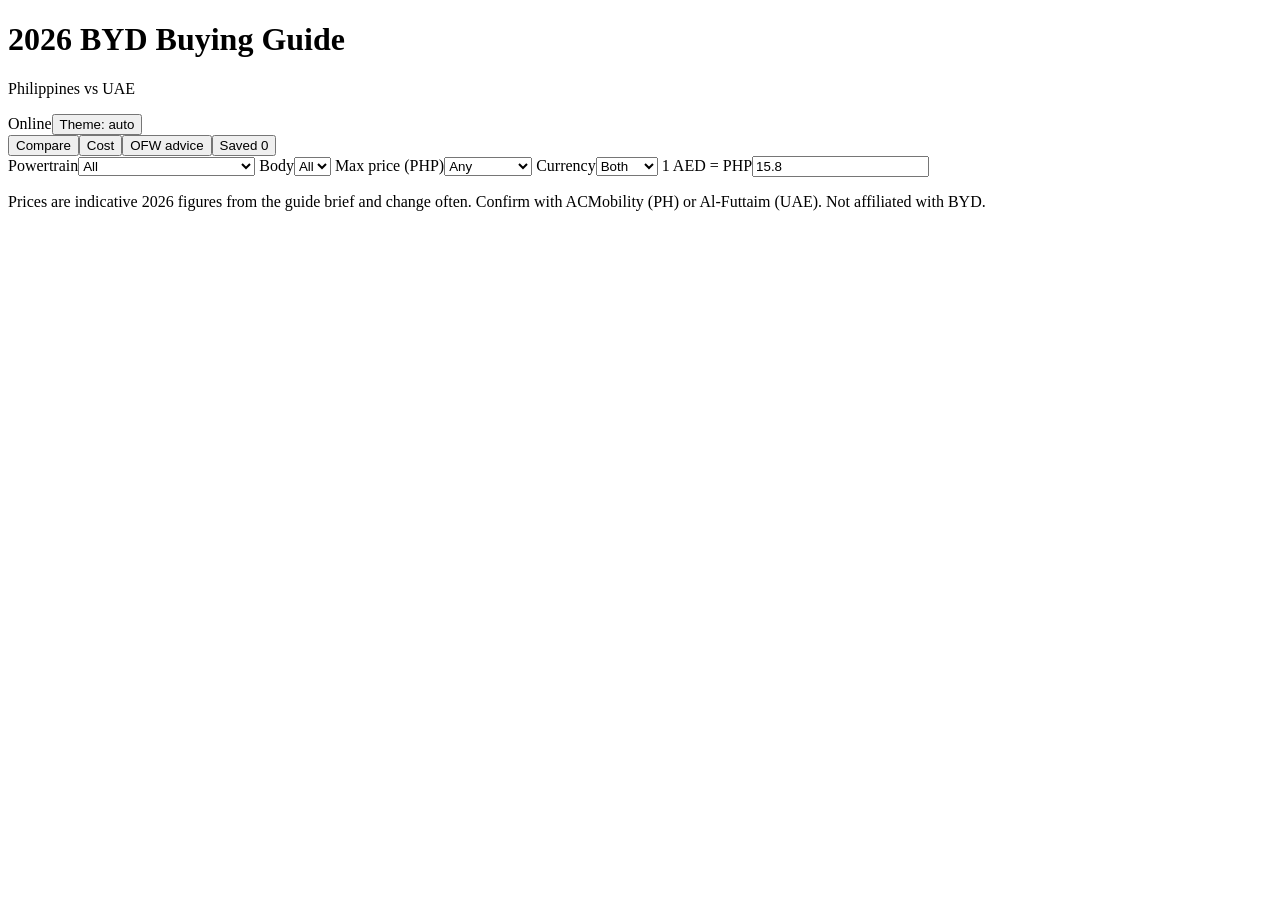
==== index.html @ 9974c233 "Add files via upload" ====
<!doctype html><html lang="en"><head><meta charset="utf-8">
<meta name="viewport" content="width=device-width,initial-scale=1,viewport-fit=cover">
<title>2026 BYD Buying Guide: Philippines vs UAE</title>
<meta name="description" content="Compare 2026 BYD prices, 5-year running costs and import rules for the Philippines and UAE.">
<link rel="canonical" href="https://esp046-cyber.github.io/bydcarbuyingguide/">
<meta property="og:type" content="website"><meta property="og:title" content="2026 BYD Buying Guide: Philippines vs UAE"><meta property="og:description" content="Prices, running costs and import rules side by side.">
<meta property="og:url" content="https://esp046-cyber.github.io/bydcarbuyingguide/"><meta property="og:image" content="https://esp046-cyber.github.io/bydcarbuyingguide/images/og-image.png">
<meta name="twitter:card" content="summary_large_image"><meta name="twitter:image" content="https://esp046-cyber.github.io/bydcarbuyingguide/images/og-image.png">
<meta name="theme-color" content="#0b1620"><link rel="manifest" href="./manifest.webmanifest">
<link rel="icon" href="./favicon.ico" sizes="any"><link rel="icon" type="image/svg+xml" href="./favicon.svg">
<link rel="icon" type="image/png" sizes="32x32" href="./icons/favicon-32x32.png"><link rel="icon" type="image/png" sizes="16x16" href="./icons/favicon-16x16.png">
<link rel="apple-touch-icon" href="./apple-touch-icon.png"><meta name="apple-mobile-web-app-capable" content="yes">
<meta name="apple-mobile-web-app-status-bar-style" content="black-translucent"><meta name="apple-mobile-web-app-title" content="BYD Guide 26">
<link rel="stylesheet" href="./css/styles.css"></head><body>
<header class="top"><div><h1>2026 BYD Buying Guide</h1><p class="sub">Philippines vs UAE</p></div>
<div class="tools"><span id="net" class="pill" role="status">Online</span><button id="theme" aria-label="Switch theme">Theme: auto</button><button id="install" hidden>Install app</button></div></header>
<nav class="nav" id="tabs" role="tablist" aria-label="Sections">
<button role="tab" data-t="compare" aria-selected="true">Compare</button><button role="tab" data-t="tco" aria-selected="false">Cost</button><button role="tab" data-t="ofw" aria-selected="false">OFW advice</button><button role="tab" data-t="saved" aria-selected="false">Saved <span id="cnt">0</span></button></nav>
<main>
<section id="compare" class="panel"><div class="filters">
<label>Powertrain<select id="fp"><option value="all">All</option><option value="EV">Pure EV</option><option value="PHEV">DM-i / DMO plug-in hybrid</option></select></label>
<label>Body<select id="fb"><option value="all">All</option></select></label>
<label>Max price (PHP)<select id="ft"><option value="0">Any</option><option value="1300000">Up to 1.3M</option><option value="2000000">Up to 2.0M</option><option value="99999999">Over 2.0M</option></select></label>
<label>Currency<select id="fc"><option value="PHP">PHP ₱</option><option value="AED">AED</option><option value="BOTH" selected>Both</option></select></label>
<label>1 AED = PHP<input id="rate" type="number" inputmode="decimal" value="15.8" step="0.1" min="1"></label></div>
<div id="list" class="grid" aria-live="polite"><div class="skel"></div><div class="skel"></div><div class="skel"></div></div></section>
<section id="tco" class="panel" hidden><h2>5-year running cost</h2><div class="filters">
<label>Model<select id="tm"></select></label><label>Km per year<input id="tk" type="number" inputmode="numeric" value="15000" min="1000" step="1000"></label>
<label>Years<input id="ty" type="number" inputmode="numeric" value="5" min="1" max="10"></label>
<label>Share of charging at home (%)<input id="th" type="number" inputmode="numeric" value="80" min="0" max="100"></label></div>
<div id="tout" class="grid" aria-live="polite"></div>
<p class="note">Rates used: PH home ₱13/kWh, PH fast charge ₱25/kWh, petrol ₱62/L. UAE home AED 0.30/kWh, public AED 0.95/kWh, petrol AED 2.99/L. Assumes 15 kWh/100 km for EVs and 5.5 L/100 km for plug-in hybrids. Excludes insurance, maintenance, registration and VAT/tax differences. Perks: PH EVs are exempt from number-coding and have had 0% excise tax; UAE adds 5% VAT, with Salik and green parking perks varying by emirate. Check current rules.</p></section>
<section id="ofw" class="panel" hidden><h2>Shipping a UAE-spec BYD to the Philippines</h2><article class="card"><p>Usually not worth it. Reasons:</p><ul>
<li><b>Customs:</b> Bureau of Customs duties plus VAT can erase any savings from a cheaper UAE price.</li>
<li><b>Warranty:</b> Local dealer warranty, including the Blade Battery cover, applies to cars sold by the Philippine distributor. A parallel import may lose it.</li>
<li><b>Charging and software:</b> Connector, telematics and app differences may apply to GCC-spec cars.</li>
<li><b>Climate tuning:</b> GCC cars are calibrated for desert heat, not Philippine humidity and flooding.</li>
<li><b>Parts and service:</b> The local network stocks parts for local-spec cars.</li></ul>
<p>Better option: compare local prices and ask for OFW or balikbayan promos. Confirm the rules with a licensed customs broker and the dealer.</p></article></section>
<section id="saved" class="panel" hidden><h2>Shortlist</h2><div id="slist" class="grid"></div><button id="share">Share summary</button></section>
</main>
<footer><p>Prices are indicative 2026 figures from the guide brief and change often. Confirm with ACMobility (PH) or Al-Futtaim (UAE). Not affiliated with BYD.</p></footer>
<div id="toast" class="toast" role="status" aria-live="polite" hidden></div>
<dialog id="ios"><p>To install on iPhone: tap the Share icon in Safari, then choose <b>Add to Home Screen</b>.</p><button id="iosx">Got it</button></dialog>
<script src="./js/app.js"></script></body></html>
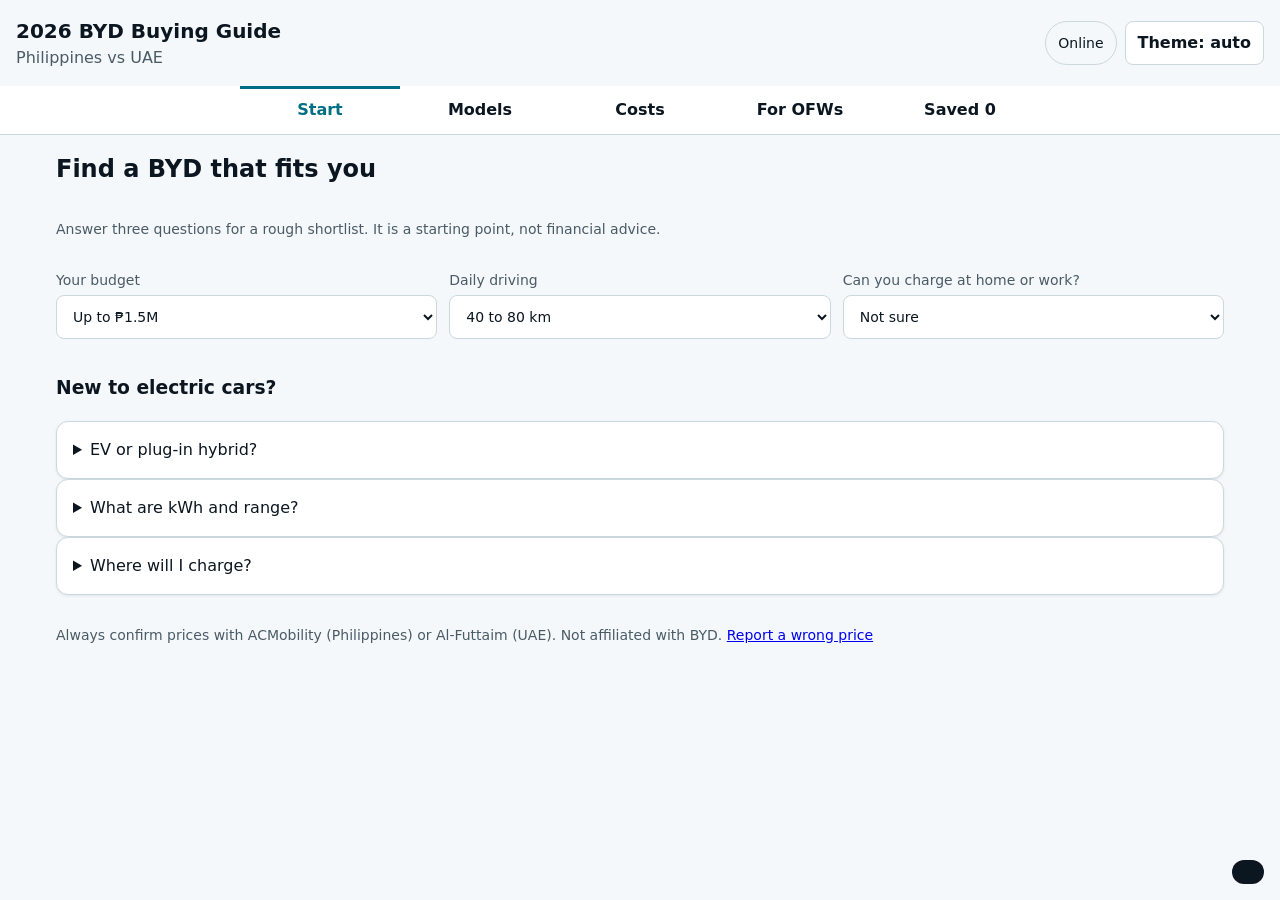
==== commit 77f26991: "Add files via upload" ====
--- a/index.html
+++ b/index.html
@@ -15,31 +15,50 @@
 <header class="top"><div><h1>2026 BYD Buying Guide</h1><p class="sub">Philippines vs UAE</p></div>
 <div class="tools"><span id="net" class="pill" role="status">Online</span><button id="theme" aria-label="Switch theme">Theme: auto</button><button id="install" hidden>Install app</button></div></header>
 <nav class="nav" id="tabs" role="tablist" aria-label="Sections">
-<button role="tab" data-t="compare" aria-selected="true">Compare</button><button role="tab" data-t="tco" aria-selected="false">Cost</button><button role="tab" data-t="ofw" aria-selected="false">OFW advice</button><button role="tab" data-t="saved" aria-selected="false">Saved <span id="cnt">0</span></button></nav>
+<button role="tab" id="t-start" aria-controls="start" data-t="start" aria-selected="true">Start</button><button role="tab" id="t-compare" aria-controls="compare" data-t="compare" aria-selected="false">Models</button><button role="tab" id="t-tco" aria-controls="tco" data-t="tco" aria-selected="false">Costs</button><button role="tab" id="t-ofw" aria-controls="ofw" data-t="ofw" aria-selected="false">For OFWs</button><button role="tab" id="t-saved" aria-controls="saved" data-t="saved" aria-selected="false">Saved <span id="cnt">0</span></button></nav>
 <main>
-<section id="compare" class="panel"><div class="filters">
+<section id="start" class="panel"><h2>Find a BYD that fits you</h2><p class="note">Answer three questions for a rough shortlist. It is a starting point, not financial advice.</p>
+<div class="filters"><label>Your budget<select id="sb"><option value="1000000">Up to ₱1M</option><option value="1500000" selected>Up to ₱1.5M</option><option value="2000000">Up to ₱2M</option><option value="3000000">Up to ₱3M</option><option value="99999999">Above ₱3M</option></select></label>
+<label>Daily driving<select id="sk"><option value="40">Under 40 km</option><option value="80" selected>40 to 80 km</option><option value="120">Over 80 km</option></select></label>
+<label>Can you charge at home or work?<select id="sc"><option value="yes">Yes</option><option value="unsure" selected>Not sure</option><option value="no">No</option></select></label></div>
+<div id="sres" class="grid" aria-live="polite"></div>
+<h3>New to electric cars?</h3>
+<details class="card"><summary>EV or plug-in hybrid?</summary><p>An <b>EV</b> runs only on a battery. You plug it in and never buy petrol. A <b>plug-in hybrid (PHEV)</b> has a battery and a petrol engine, so you can drive on electricity for short trips and use petrol on long ones. DM-i is BYD's plug-in hybrid system. DMO is the off-road version.</p></details>
+<details class="card"><summary>What are kWh and range?</summary><p>kWh is battery size, like a fuel tank. A bigger battery usually means more range. Range is how far the car goes on a full charge. Real-world range is usually lower than the brochure figure.</p></details>
+<details class="card"><summary>Where will I charge?</summary><p>A regular outlet charges slowly. A wall charger is faster. If you live in a condo or village, ask your association before you buy. Public fast chargers are useful for trips but cost more per kWh.</p></details></section>
+<section id="compare" class="panel" hidden><div class="filters">
 <label>Powertrain<select id="fp"><option value="all">All</option><option value="EV">Pure EV</option><option value="PHEV">DM-i / DMO plug-in hybrid</option></select></label>
 <label>Body<select id="fb"><option value="all">All</option></select></label>
-<label>Max price (PHP)<select id="ft"><option value="0">Any</option><option value="1300000">Up to 1.3M</option><option value="2000000">Up to 2.0M</option><option value="99999999">Over 2.0M</option></select></label>
+<label>Starting price (PHP)<select id="ft"><option value="0">Any</option><option value="1300000">Up to ₱1.3M</option><option value="2000000">Up to ₱2.0M</option><option value="99999999">Above ₱2.0M</option></select></label>
 <label>Currency<select id="fc"><option value="PHP">PHP ₱</option><option value="AED">AED</option><option value="BOTH" selected>Both</option></select></label>
 <label>1 AED = PHP<input id="rate" type="number" inputmode="decimal" value="15.8" step="0.1" min="1"></label></div>
-<div id="list" class="grid" aria-live="polite"><div class="skel"></div><div class="skel"></div><div class="skel"></div></div></section>
-<section id="tco" class="panel" hidden><h2>5-year running cost</h2><div class="filters">
+<div id="list" class="grid" aria-live="polite"><article class="card"><h3>BYD Seal 5 DM-i / Qin Plus DM-i</h3><span class="badge PHEV">Plug-in hybrid</span> <span class="sub">Sedan</span><div class="price">₱948,000 to ₱1,198,000<small>UAE: from AED 74,900 (reported)</small></div><p class="note">Source: BYD Cars Philippines price list, SRP as of 12 Nov 2026.</p></article>
+<article class="card"><h3>BYD Atto 2 DM-i</h3><span class="badge PHEV">Plug-in hybrid</span> <span class="sub">Crossover</span><div class="price">₱1,048,000 to ₱1,258,000<small>UAE price: ask dealer</small></div><p class="note">Source: BYD Cars Philippines price list, SRP as of 12 Nov 2026.</p></article>
+<article class="card"><h3>BYD Atto 2 EV</h3><span class="badge EV">Pure EV</span> <span class="sub">Crossover</span><div class="price">₱1,338,000<small>UAE price: ask dealer</small></div><p class="note">Source: BYD Cars Philippines price list, SRP as of 12 Nov 2026.</p></article>
+<article class="card"><h3>BYD Sealion 5 DM-i</h3><span class="badge PHEV">Plug-in hybrid</span> <span class="sub">SUV</span><div class="price">₱1,268,000<small>UAE: from AED 89,900 (reported)</small></div><p class="note">Source: BYD Cars Philippines price list, SRP as of 12 Nov 2026.</p></article>
+<article class="card"><h3>BYD Sealion 6 DM-i / Song Plus DM-i</h3><span class="badge PHEV">Plug-in hybrid</span> <span class="sub">SUV</span><div class="price">₱1,548,000 to ₱1,798,000<small>UAE: from AED 119,900 (reported)</small></div><p class="note">Source: BYD Cars Philippines price list, SRP as of 12 Nov 2026. Sources differ: One May 2026 report listed ₱1.598M.</p></article>
+<article class="card"><h3>BYD Atto 3</h3><span class="badge EV">Pure EV</span> <span class="sub">Crossover</span><div class="price">₱1,638,000 to ₱1,848,000<small>UAE: from AED 94,900 (reported)</small></div><p class="note">Source: BYD Cars Philippines price list, SRP as of 12 Nov 2026. Sources differ: Earlier listings showed ₱1.598M to ₱1.798M. UAE: Older UAE listings show AED 149,900; May 2026 lists from AED 94,900.</p></article>
+<article class="card"><h3>BYD Seal</h3><span class="badge EV">Pure EV</span> <span class="sub">Sedan</span><div class="price">₱2,098,000 to ₱2,648,000<small>UAE: from AED 149,900 (reported)</small></div><p class="note">Source: BYD Cars Philippines site and Zigwheels PH, Nov 2026. Sources differ: Earlier listings showed ₱1.998M to ₱2.548M.</p></article>
+<article class="card"><h3>BYD Shark 6 DMO</h3><span class="badge PHEV">Plug-in hybrid</span> <span class="sub">Pickup</span><div class="price">₱2,388,000 to ₱2,618,000<small>UAE: from AED 158,900 (reported)</small></div><p class="note">Source: BYD Cars Philippines price list, SRP as of 12 Nov 2026.</p></article>
+<article class="card"><h3>BYD Sealion 7</h3><span class="badge EV">Pure EV</span> <span class="sub">SUV</span><div class="price">₱2,588,000<small>UAE: from AED 158,900 (reported)</small></div><p class="note">Source: BYD Cars Philippines price list, SRP as of 12 Nov 2026. UAE: UAE listings show from AED 158,900 or AED 172,900.</p></article>
+<article class="card"><h3>BYD Seagull</h3><span class="badge EV">Pure EV</span> <span class="sub">Hatchback</span><div class="price">₱898,000<small>UAE price: ask dealer</small></div><p class="note">Source: Zigwheels PH, Apr 2026 (last reported).</p><p class="note"><b>Not on current list.</b> Not on the 12 Nov 2026 price list; may be sold out or discontinued. Ask a dealer.</p></article>
+<article class="card"><h3>BYD Dolphin</h3><span class="badge EV">Pure EV</span> <span class="sub">Hatchback</span><div class="price">₱1,398,000<small>UAE price: ask dealer</small></div><p class="note">Source: Zigwheels PH, Apr 2026 (last reported).</p><p class="note"><b>Not on current list.</b> Not on the 12 Nov 2026 price list; may be sold out or discontinued. Ask a dealer.</p></article>
+<article class="card"><h3>BYD eMAX 7</h3><span class="badge EV">Pure EV</span> <span class="sub">MPV</span><div class="price">₱1,498,000 to ₱1,748,000<small>UAE price: ask dealer</small></div><p class="note">Source: Zigwheels PH, Apr 2026 (last reported).</p><p class="note"><b>Not on current list.</b> Not on the 12 Nov 2026 price list; may be sold out or discontinued. Ask a dealer.</p></article>
+<article class="card"><h3>BYD Tang DM-i</h3><span class="badge PHEV">Plug-in hybrid</span> <span class="sub">7-seater SUV</span><div class="price">₱2,098,000 to ₱2,148,000<small>UAE price: ask dealer</small></div><p class="note">Source: Zigwheels PH, Apr 2026 (last reported).</p><p class="note"><b>Not on current list.</b> Not on the 12 Nov 2026 price list; may be sold out or discontinued. Ask a dealer.</p></article>
+<article class="card"><h3>BYD Tang EV</h3><span class="badge EV">Pure EV</span> <span class="sub">7-seater SUV</span><div class="price">₱3,321,000 to ₱3,421,000<small>UAE price: ask dealer</small></div><p class="note">Source: Zigwheels PH, Apr 2026 (last reported).</p><p class="note"><b>Not on current list.</b> Not on the 12 Nov 2026 price list; may be sold out or discontinued. Ask a dealer.</p></article></div></section>
+<section id="tco" class="panel" hidden><h2 id="th2">Energy cost over 5 years</h2><div class="filters">
 <label>Model<select id="tm"></select></label><label>Km per year<input id="tk" type="number" inputmode="numeric" value="15000" min="1000" step="1000"></label>
 <label>Years<input id="ty" type="number" inputmode="numeric" value="5" min="1" max="10"></label>
 <label>Share of charging at home (%)<input id="th" type="number" inputmode="numeric" value="80" min="0" max="100"></label></div>
 <div id="tout" class="grid" aria-live="polite"></div>
-<p class="note">Rates used: PH home ₱13/kWh, PH fast charge ₱25/kWh, petrol ₱62/L. UAE home AED 0.30/kWh, public AED 0.95/kWh, petrol AED 2.99/L. Assumes 15 kWh/100 km for EVs and 5.5 L/100 km for plug-in hybrids. Excludes insurance, maintenance, registration and VAT/tax differences. Perks: PH EVs are exempt from number-coding and have had 0% excise tax; UAE adds 5% VAT, with Salik and green parking perks varying by emirate. Check current rules.</p></section>
-<section id="ofw" class="panel" hidden><h2>Shipping a UAE-spec BYD to the Philippines</h2><article class="card"><p>Usually not worth it. Reasons:</p><ul>
-<li><b>Customs:</b> Bureau of Customs duties plus VAT can erase any savings from a cheaper UAE price.</li>
-<li><b>Warranty:</b> Local dealer warranty, including the Blade Battery cover, applies to cars sold by the Philippine distributor. A parallel import may lose it.</li>
-<li><b>Charging and software:</b> Connector, telematics and app differences may apply to GCC-spec cars.</li>
-<li><b>Climate tuning:</b> GCC cars are calibrated for desert heat, not Philippine humidity and flooding.</li>
-<li><b>Parts and service:</b> The local network stocks parts for local-spec cars.</li></ul>
-<p>Better option: compare local prices and ask for OFW or balikbayan promos. Confirm the rules with a licensed customs broker and the dealer.</p></article></section>
+<p class="note">Rates used: PH home ₱13/kWh, PH fast charge ₱25/kWh, petrol ₱62/L. UAE home AED 0.30/kWh, public AED 0.95/kWh, petrol AED 2.99/L. Assumes 15 kWh/100 km for EVs and 5.5 L/100 km for plug-in hybrids. Excludes insurance, maintenance, registration and VAT/tax differences. Tax and incentive rules for EVs and hybrids have been changing, so check current excise, registration and number-coding rules with the dealer or the LTO. Check current rules.</p>
+<h2>Monthly payment</h2><div class="filters"><label>Car price (PHP)<input id="pp" type="number" inputmode="numeric" value="1248000" min="0"></label><label>Down payment (%)<input id="pd" type="number" inputmode="decimal" value="20" min="0" max="90"></label><label>Loan term (years)<input id="pt" type="number" inputmode="numeric" value="5" min="1" max="7"></label><label>Interest per year (%)<input id="pr" type="number" inputmode="decimal" value="8" min="0" step="0.5"></label></div>
+<div id="pout" class="grid" aria-live="polite"></div><p class="note">The 8% rate is only an example. Enter the rate your bank or dealer quotes. Monthly payment = loan × r ÷ (1 − (1 + r)^−n), where r is the monthly rate and n is the number of months. Fees and insurance are not included.</p></section>
+<section id="ofw" class="panel" hidden><h2>Buying as an OFW</h2><article class="card"><h3>Buy here or ship it home?</h3><p>Shipping a UAE-spec BYD to the Philippines is usually not worth it. Customs duties and taxes can remove any saving. Warranty, parts and service are set up for locally sold cars. Charging connectors, software and heat-tuned settings can differ. Ask a licensed customs broker and the dealer for written figures before you decide.</p></article>
+<article class="card"><h3>Your checklist</h3><ul class="chk" id="chk"></ul></article></section>
 <section id="saved" class="panel" hidden><h2>Shortlist</h2><div id="slist" class="grid"></div><button id="share">Share summary</button></section>
 </main>
-<footer><p>Prices are indicative 2026 figures from the guide brief and change often. Confirm with ACMobility (PH) or Al-Futtaim (UAE). Not affiliated with BYD.</p></footer>
+<footer><p id="asof"></p><p>Always confirm prices with ACMobility (Philippines) or Al-Futtaim (UAE). Not affiliated with BYD. <a href="https://github.com/esp046-cyber/bydcarbuyingguide/issues">Report a wrong price</a></p><button id="iosh" hidden>How to install on iPhone</button></footer>
 <div id="toast" class="toast" role="status" aria-live="polite" hidden></div>
 <dialog id="ios"><p>To install on iPhone: tap the Share icon in Safari, then choose <b>Add to Home Screen</b>.</p><button id="iosx">Got it</button></dialog>
 <script src="./js/app.js"></script></body></html>
--- a/css/styles.css
+++ b/css/styles.css
@@ -0,0 +1,28 @@
+/* Tokens: 4/8px spacing scale */
+:root{--bg:#f4f8fa;--card:#fff;--tx:#0b1620;--mu:#4a5b66;--ac:#006f84;--acx:#fff;--ev:#0b7a5a;--ph:#8a5a00;--bd:#cbd8de;--r:12px;color-scheme:light}
+:root[data-theme=dark]{--bg:#0b1620;--card:#13232f;--tx:#e8f1f5;--mu:#a3b6c0;--ac:#35d3ee;--acx:#04202a;--ev:#4ae0b4;--ph:#ffc457;--bd:#26404f;color-scheme:dark}
+@media(prefers-color-scheme:dark){:root:not([data-theme=light]){--bg:#0b1620;--card:#13232f;--tx:#e8f1f5;--mu:#a3b6c0;--ac:#35d3ee;--acx:#04202a;--ev:#4ae0b4;--ph:#ffc457;--bd:#26404f;color-scheme:dark}}
+*{box-sizing:border-box}html{overflow-x:hidden}
+body{margin:0;background:var(--bg);color:var(--tx);font:16px/1.5 system-ui,-apple-system,"Segoe UI",sans-serif;padding:env(safe-area-inset-top) env(safe-area-inset-right) calc(72px + env(safe-area-inset-bottom)) env(safe-area-inset-left);overflow-x:hidden}
+h1{font-size:1.25rem;margin:0}h2{margin:16px 0}.sub{margin:0;color:var(--mu)}
+.top{display:flex;flex-wrap:wrap;gap:8px;justify-content:space-between;align-items:center;padding:16px}
+.tools{display:flex;gap:8px;align-items:center;flex-wrap:wrap}
+button,select,input{font:inherit;min-height:44px;border-radius:8px;border:1px solid var(--bd);background:var(--card);color:var(--tx);padding:8px 12px;max-width:100%}
+button{cursor:pointer;font-weight:600}#install,#share,.fav.on,#iosx{background:var(--ac);color:var(--acx);border-color:var(--ac)}
+:focus-visible{outline:3px solid var(--ac);outline-offset:2px}
+.pill{padding:8px 12px;border-radius:99px;border:1px solid var(--bd);font-size:.875rem;min-height:44px;display:inline-flex;align-items:center}.pill.off{background:var(--ph);color:#000}
+.nav{position:fixed;bottom:0;left:0;right:0;display:flex;background:var(--card);border-top:1px solid var(--bd);padding:0 env(safe-area-inset-right) env(safe-area-inset-bottom) env(safe-area-inset-left);z-index:5}
+.nav button{flex:1;border:0;border-radius:0;background:none;min-height:56px}.nav [aria-selected=true]{color:var(--ac);box-shadow:inset 0 3px var(--ac)}
+main{padding:0 16px;max-width:1200px;margin:auto}.filters{display:grid;grid-template-columns:repeat(auto-fit,minmax(150px,1fr));gap:12px;margin-bottom:16px}
+.filters label{display:grid;gap:4px;font-size:.875rem;color:var(--mu)}.grid{display:grid;gap:16px;grid-template-columns:repeat(auto-fill,minmax(min(100%,280px),1fr))}
+.card{background:var(--card);border:1px solid var(--bd);border-radius:var(--r);padding:16px;box-shadow:0 1px 3px rgba(0,0,0,.08)}.card h3{margin:0 0 4px}
+.badge{display:inline-block;padding:2px 8px;border-radius:99px;border:1px solid currentColor;font-size:.8rem;font-weight:700}.EV{color:var(--ev)}.PHEV{color:var(--ph)}
+.price{margin:8px 0;font-size:1.1rem;font-weight:700}.price small{display:block;font-weight:400;color:var(--mu)}
+.note,footer{color:var(--mu);font-size:.875rem;padding:16px 0}footer{max-width:1200px;margin:auto;padding:16px}
+.empty{padding:24px;text-align:center;color:var(--mu);grid-column:1/-1}
+.skel{height:140px;border-radius:var(--r);background:linear-gradient(90deg,var(--card),var(--bd),var(--card));background-size:200% 100%;animation:sh 1.2s infinite}@keyframes sh{to{background-position:-200% 0}}
+.toast{position:fixed;left:16px;right:16px;bottom:calc(72px + env(safe-area-inset-bottom));background:var(--tx);color:var(--bg);padding:12px 16px;border-radius:var(--r);z-index:9;display:flex;gap:12px;align-items:center;justify-content:space-between}
+dialog{border:1px solid var(--bd);border-radius:var(--r);background:var(--card);color:var(--tx);max-width:90vw}
+@media(min-width:768px){body{padding-bottom:0;padding-top:env(safe-area-inset-top)}.nav{position:sticky;top:0;bottom:auto;border:0;border-bottom:1px solid var(--bd);justify-content:center}.nav button{flex:0 1 160px;min-height:48px}.toast{bottom:16px;left:auto;max-width:420px}}
+@media(prefers-reduced-motion:reduce){*{animation:none!important;transition:none!important}}
+@media print{.nav,.tools,.filters,.fav,.toast,#share{display:none!important}.card{break-inside:avoid;box-shadow:none}body{background:#fff;color:#000}.panel[hidden]{display:none}}
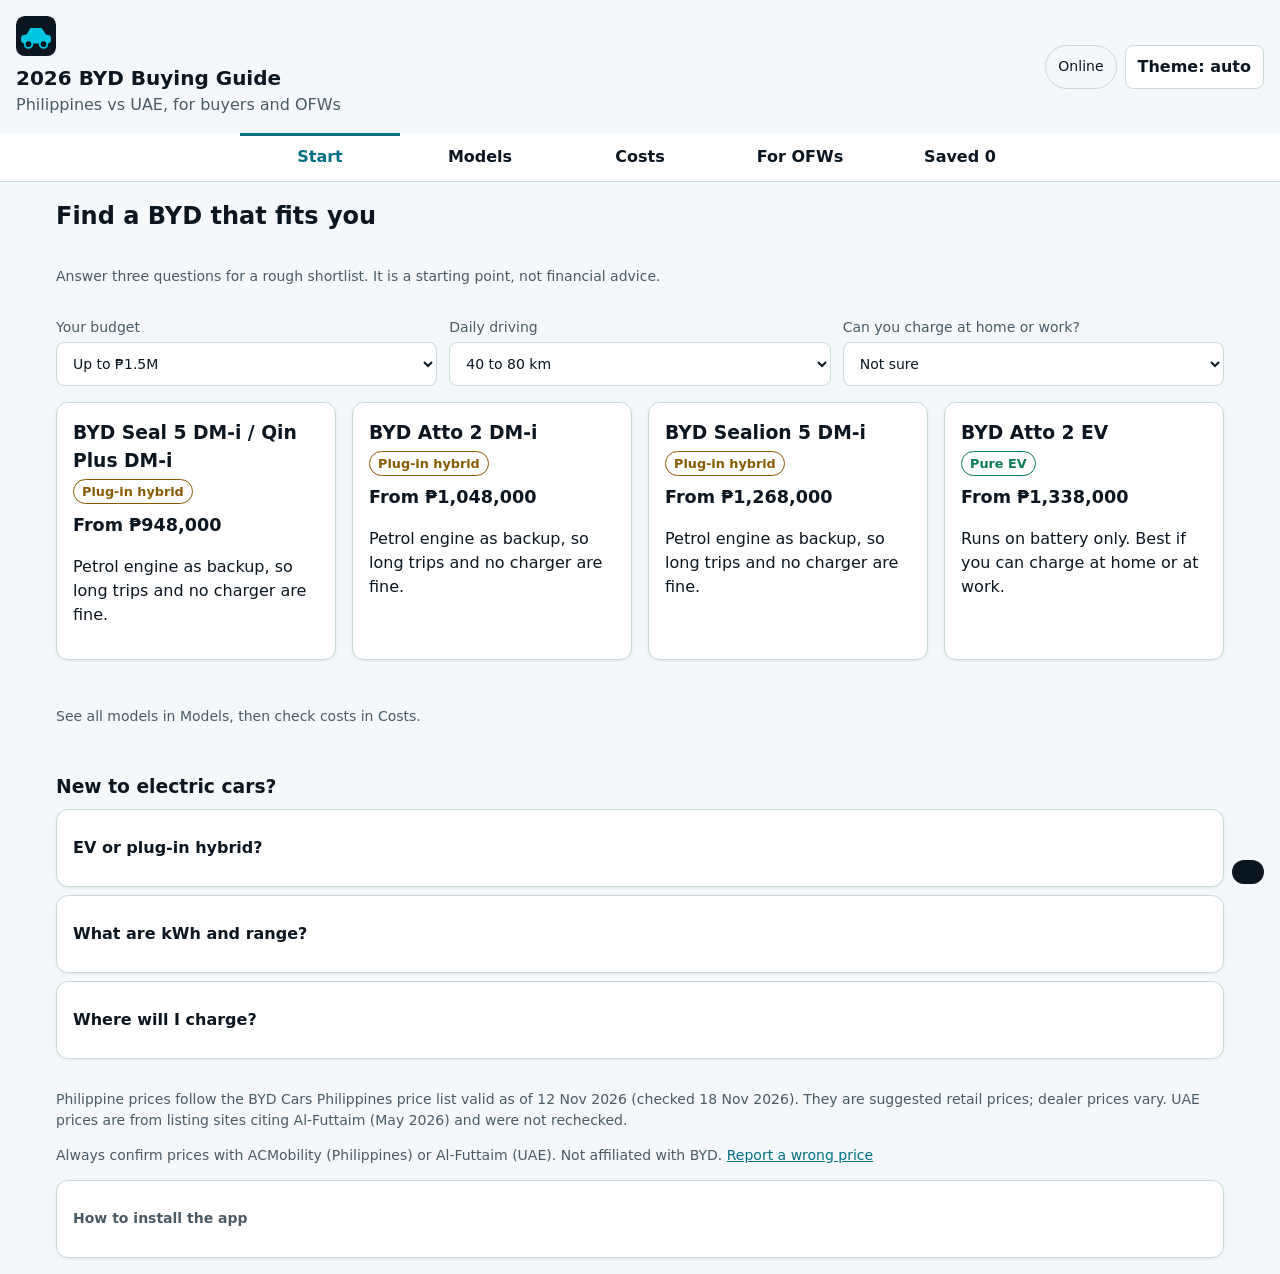
==== commit 4ed24cb3: "Add files via upload" ====
--- a/index.html
+++ b/index.html
@@ -12,7 +12,7 @@
 <link rel="apple-touch-icon" href="./apple-touch-icon.png"><meta name="apple-mobile-web-app-capable" content="yes">
 <meta name="apple-mobile-web-app-status-bar-style" content="black-translucent"><meta name="apple-mobile-web-app-title" content="BYD Guide 26">
 <link rel="stylesheet" href="./css/styles.css"></head><body>
-<header class="top"><div><h1>2026 BYD Buying Guide</h1><p class="sub">Philippines vs UAE</p></div>
+<header class="top"><div class="brand"><img src="./favicon.svg" alt="" width="40" height="40"><div><h1>2026 BYD Buying Guide</h1><p class="sub">Philippines vs UAE, for buyers and OFWs</p></div></div>
 <div class="tools"><span id="net" class="pill" role="status">Online</span><button id="theme" aria-label="Switch theme">Theme: auto</button><button id="install" hidden>Install app</button></div></header>
 <nav class="nav" id="tabs" role="tablist" aria-label="Sections">
 <button role="tab" id="t-start" aria-controls="start" data-t="start" aria-selected="true">Start</button><button role="tab" id="t-compare" aria-controls="compare" data-t="compare" aria-selected="false">Models</button><button role="tab" id="t-tco" aria-controls="tco" data-t="tco" aria-selected="false">Costs</button><button role="tab" id="t-ofw" aria-controls="ofw" data-t="ofw" aria-selected="false">For OFWs</button><button role="tab" id="t-saved" aria-controls="saved" data-t="saved" aria-selected="false">Saved <span id="cnt">0</span></button></nav>
@@ -31,34 +31,48 @@
 <label>Body<select id="fb"><option value="all">All</option></select></label>
 <label>Starting price (PHP)<select id="ft"><option value="0">Any</option><option value="1300000">Up to ₱1.3M</option><option value="2000000">Up to ₱2.0M</option><option value="99999999">Above ₱2.0M</option></select></label>
 <label>Currency<select id="fc"><option value="PHP">PHP ₱</option><option value="AED">AED</option><option value="BOTH" selected>Both</option></select></label>
-<label>1 AED = PHP<input id="rate" type="number" inputmode="decimal" value="15.8" step="0.1" min="1"></label></div>
-<div id="list" class="grid" aria-live="polite"><article class="card"><h3>BYD Seal 5 DM-i / Qin Plus DM-i</h3><span class="badge PHEV">Plug-in hybrid</span> <span class="sub">Sedan</span><div class="price">₱948,000 to ₱1,198,000<small>UAE: from AED 74,900 (reported)</small></div><p class="note">Source: BYD Cars Philippines price list, SRP as of 12 Nov 2026.</p></article>
-<article class="card"><h3>BYD Atto 2 DM-i</h3><span class="badge PHEV">Plug-in hybrid</span> <span class="sub">Crossover</span><div class="price">₱1,048,000 to ₱1,258,000<small>UAE price: ask dealer</small></div><p class="note">Source: BYD Cars Philippines price list, SRP as of 12 Nov 2026.</p></article>
-<article class="card"><h3>BYD Atto 2 EV</h3><span class="badge EV">Pure EV</span> <span class="sub">Crossover</span><div class="price">₱1,338,000<small>UAE price: ask dealer</small></div><p class="note">Source: BYD Cars Philippines price list, SRP as of 12 Nov 2026.</p></article>
-<article class="card"><h3>BYD Sealion 5 DM-i</h3><span class="badge PHEV">Plug-in hybrid</span> <span class="sub">SUV</span><div class="price">₱1,268,000<small>UAE: from AED 89,900 (reported)</small></div><p class="note">Source: BYD Cars Philippines price list, SRP as of 12 Nov 2026.</p></article>
-<article class="card"><h3>BYD Sealion 6 DM-i / Song Plus DM-i</h3><span class="badge PHEV">Plug-in hybrid</span> <span class="sub">SUV</span><div class="price">₱1,548,000 to ₱1,798,000<small>UAE: from AED 119,900 (reported)</small></div><p class="note">Source: BYD Cars Philippines price list, SRP as of 12 Nov 2026. Sources differ: One May 2026 report listed ₱1.598M.</p></article>
+<label>1 AED = PHP<input id="rate" type="number" inputmode="decimal" value="15.8" step="0.1" min="1"></label><label>Rate checked on<input id="rd" type="date"></label></div>
+<div id="list" class="grid" aria-live="polite"><article class="card"><h3>BYD Seal 5 DM-i / Qin Plus DM-i</h3><span class="badge PHEV">Plug-in hybrid</span> <span class="sub">Sedan</span><div class="price">₱948,000 to ₱1,198,000<small>UAE: from AED 74,900 (reported)</small></div><p class="note">Source: BYD Cars Philippines price list, SRP as of 12 Nov 2026.</p><p class="note"><b>Specs (press reports, not a spec sheet):</b> Essential: 7.42 kWh battery, up to 55 km electric range. Dynamic: 18.3 kWh, up to 115 km (Manila Bulletin, Jul 2026). Warranty: 6 years or 160,000 km vehicle, 8 years or 160,000 km Blade Battery, 8 years drive unit (CleanTechnica, Aug 2026).</p></article>
+<article class="card"><h3>BYD Atto 2 DM-i</h3><span class="badge PHEV">Plug-in hybrid</span> <span class="sub">Crossover</span><div class="price">₱1,048,000 to ₱1,258,000<small>UAE price: ask dealer</small></div><p class="note">Source: BYD Cars Philippines price list, SRP as of 12 Nov 2026.</p><p class="note"><b>Specs (press reports, not a spec sheet):</b> 7.9 kWh battery, 162 hp, 300 Nm (Zigwheels PH, 2026). Warranty: 6 years or 160,000 km vehicle, 8 years or 160,000 km Blade Battery, 8 years drive unit (CleanTechnica, Aug 2026).</p></article>
+<article class="card"><h3>BYD Atto 2 EV</h3><span class="badge EV">Pure EV</span> <span class="sub">Crossover</span><div class="price">₱1,338,000<small>UAE price: ask dealer</small></div><p class="note">Source: BYD Cars Philippines price list, SRP as of 12 Nov 2026.</p><p class="note"><b>Specs (press reports, not a spec sheet):</b> Premium: 45.12 kWh battery, up to 380 km range (Autoindustriya, 2026). DC charging 10 to 100% in about 40 minutes (Zigwheels PH). Warranty: 6 years or 160,000 km vehicle, 8 years or 160,000 km Blade Battery, 8 years drive unit (CleanTechnica, Aug 2026).</p></article>
+<article class="card"><h3>BYD Sealion 5 DM-i</h3><span class="badge PHEV">Plug-in hybrid</span> <span class="sub">SUV</span><div class="price">₱1,268,000<small>UAE: from AED 89,900 (reported)</small></div><p class="note">Source: BYD Cars Philippines price list, SRP as of 12 Nov 2026.</p><p class="note"><b>Specs (press reports, not a spec sheet):</b> 12.96 kWh Blade Battery, 71 km electric range (NEDC), 197 hp, 300 Nm (Unbox.ph; BYD PH page).</p></article>
+<article class="card"><h3>BYD Sealion 6 DM-i / Song Plus DM-i</h3><span class="badge PHEV">Plug-in hybrid</span> <span class="sub">SUV</span><div class="price">₱1,548,000 to ₱1,798,000<small>UAE: from AED 119,900 (reported)</small></div><p class="note">Source: BYD Cars Philippines price list, SRP as of 12 Nov 2026. Sources differ: One May 2026 report listed ₱1.598M.</p><p class="note"><b>Specs (press reports, not a spec sheet):</b> 18.3 kWh battery. Free 7 kW wall charger; about 2.6 to 3 hours for a full AC charge (CarGuide.ph; GadgetMatch).</p></article>
 <article class="card"><h3>BYD Atto 3</h3><span class="badge EV">Pure EV</span> <span class="sub">Crossover</span><div class="price">₱1,638,000 to ₱1,848,000<small>UAE: from AED 94,900 (reported)</small></div><p class="note">Source: BYD Cars Philippines price list, SRP as of 12 Nov 2026. Sources differ: Earlier listings showed ₱1.598M to ₱1.798M. UAE: Older UAE listings show AED 149,900; May 2026 lists from AED 94,900.</p></article>
 <article class="card"><h3>BYD Seal</h3><span class="badge EV">Pure EV</span> <span class="sub">Sedan</span><div class="price">₱2,098,000 to ₱2,648,000<small>UAE: from AED 149,900 (reported)</small></div><p class="note">Source: BYD Cars Philippines site and Zigwheels PH, Nov 2026. Sources differ: Earlier listings showed ₱1.998M to ₱2.548M.</p></article>
 <article class="card"><h3>BYD Shark 6 DMO</h3><span class="badge PHEV">Plug-in hybrid</span> <span class="sub">Pickup</span><div class="price">₱2,388,000 to ₱2,618,000<small>UAE: from AED 158,900 (reported)</small></div><p class="note">Source: BYD Cars Philippines price list, SRP as of 12 Nov 2026.</p></article>
-<article class="card"><h3>BYD Sealion 7</h3><span class="badge EV">Pure EV</span> <span class="sub">SUV</span><div class="price">₱2,588,000<small>UAE: from AED 158,900 (reported)</small></div><p class="note">Source: BYD Cars Philippines price list, SRP as of 12 Nov 2026. UAE: UAE listings show from AED 158,900 or AED 172,900.</p></article>
+<article class="card"><h3>BYD Sealion 7</h3><span class="badge EV">Pure EV</span> <span class="sub">SUV</span><div class="price">₱2,588,000<small>UAE: from AED 158,900 (reported)</small></div><p class="note">Source: BYD Cars Philippines price list, SRP as of 12 Nov 2026. UAE: Listings show from AED 158,900 or AED 172,900.</p><p class="note"><b>Specs (press reports, not a spec sheet):</b> Up to 482 km range from an 82.6 kWh Blade Battery (Visor.ph, 2026).</p></article>
 <article class="card"><h3>BYD Seagull</h3><span class="badge EV">Pure EV</span> <span class="sub">Hatchback</span><div class="price">₱898,000<small>UAE price: ask dealer</small></div><p class="note">Source: Zigwheels PH, Apr 2026 (last reported).</p><p class="note"><b>Not on current list.</b> Not on the 12 Nov 2026 price list; may be sold out or discontinued. Ask a dealer.</p></article>
 <article class="card"><h3>BYD Dolphin</h3><span class="badge EV">Pure EV</span> <span class="sub">Hatchback</span><div class="price">₱1,398,000<small>UAE price: ask dealer</small></div><p class="note">Source: Zigwheels PH, Apr 2026 (last reported).</p><p class="note"><b>Not on current list.</b> Not on the 12 Nov 2026 price list; may be sold out or discontinued. Ask a dealer.</p></article>
 <article class="card"><h3>BYD eMAX 7</h3><span class="badge EV">Pure EV</span> <span class="sub">MPV</span><div class="price">₱1,498,000 to ₱1,748,000<small>UAE price: ask dealer</small></div><p class="note">Source: Zigwheels PH, Apr 2026 (last reported).</p><p class="note"><b>Not on current list.</b> Not on the 12 Nov 2026 price list; may be sold out or discontinued. Ask a dealer.</p></article>
 <article class="card"><h3>BYD Tang DM-i</h3><span class="badge PHEV">Plug-in hybrid</span> <span class="sub">7-seater SUV</span><div class="price">₱2,098,000 to ₱2,148,000<small>UAE price: ask dealer</small></div><p class="note">Source: Zigwheels PH, Apr 2026 (last reported).</p><p class="note"><b>Not on current list.</b> Not on the 12 Nov 2026 price list; may be sold out or discontinued. Ask a dealer.</p></article>
-<article class="card"><h3>BYD Tang EV</h3><span class="badge EV">Pure EV</span> <span class="sub">7-seater SUV</span><div class="price">₱3,321,000 to ₱3,421,000<small>UAE price: ask dealer</small></div><p class="note">Source: Zigwheels PH, Apr 2026 (last reported).</p><p class="note"><b>Not on current list.</b> Not on the 12 Nov 2026 price list; may be sold out or discontinued. Ask a dealer.</p></article></div></section>
-<section id="tco" class="panel" hidden><h2 id="th2">Energy cost over 5 years</h2><div class="filters">
-<label>Model<select id="tm"></select></label><label>Km per year<input id="tk" type="number" inputmode="numeric" value="15000" min="1000" step="1000"></label>
-<label>Years<input id="ty" type="number" inputmode="numeric" value="5" min="1" max="10"></label>
-<label>Share of charging at home (%)<input id="th" type="number" inputmode="numeric" value="80" min="0" max="100"></label></div>
+<article class="card"><h3>BYD Tang EV</h3><span class="badge EV">Pure EV</span> <span class="sub">7-seater SUV</span><div class="price">₱3,321,000 to ₱3,421,000<small>UAE price: ask dealer</small></div><p class="note">Source: Zigwheels PH, Apr 2026 (last reported).</p><p class="note"><b>Not on current list.</b> Not on the 12 Nov 2026 price list; may be sold out or discontinued. Ask a dealer.</p></article></div>
+<details class="card" id="specbox"><summary>Spec checker: compare the same model in both countries</summary><p class="note">Fill this in from the spec sheet of each dealer. Nothing here is pre-filled. Some press-reported specs appear on the model cards above. Entries are saved on this device.</p><div id="spec"></div></details></section>
+<section id="tco" class="panel" hidden><h2 id="th2">Energy and ownership cost</h2>
+<div class="filters"><label>Model<select id="tm"></select></label><label>Km per year<input id="tk" type="number" inputmode="numeric" value="15000" min="1000" step="1000"></label>
+<label>Years<input id="ty" type="number" inputmode="numeric" value="5" min="1" max="10"></label><label>Share of charging at home (%)<input id="th" type="number" inputmode="numeric" value="80" min="0" max="100"></label>
+<label>Energy use (<span id="tcu">kWh per 100 km</span>)<input id="tc" type="number" inputmode="decimal" value="15" min="0" step="0.1"></label></div>
+<details class="card"><summary>Energy prices (edit to match your bills)</summary><div class="filters">
+<label>PH home ₱/kWh<input id="phh" type="number" inputmode="decimal" value="13" step="0.5"></label><label>PH fast charge ₱/kWh<input id="php" type="number" inputmode="decimal" value="25" step="0.5"></label><label>PH petrol ₱/L<input id="phf" type="number" inputmode="decimal" value="62" step="0.5"></label>
+<label>UAE home AED/kWh<input id="uah" type="number" inputmode="decimal" value="0.30" step="0.05"></label><label>UAE public AED/kWh<input id="uap" type="number" inputmode="decimal" value="0.95" step="0.05"></label><label>UAE petrol AED/L<input id="uaf" type="number" inputmode="decimal" value="2.99" step="0.05"></label></div></details>
+<details class="card"><summary>Insurance, maintenance, registration and resale (optional)</summary><p class="note">Enter your own quotes per year. They are not estimated here.</p><div class="filters">
+<label>Philippines, ₱ per year<input id="cxp" type="number" inputmode="numeric" value="0" min="0"></label><label>UAE, AED per year<input id="cxu" type="number" inputmode="numeric" value="0" min="0"></label><label>Resale value after the period (% of price)<input id="crs" type="number" inputmode="decimal" value="0" min="0" max="100"></label></div></details>
 <div id="tout" class="grid" aria-live="polite"></div>
-<p class="note">Rates used: PH home ₱13/kWh, PH fast charge ₱25/kWh, petrol ₱62/L. UAE home AED 0.30/kWh, public AED 0.95/kWh, petrol AED 2.99/L. Assumes 15 kWh/100 km for EVs and 5.5 L/100 km for plug-in hybrids. Excludes insurance, maintenance, registration and VAT/tax differences. Tax and incentive rules for EVs and hybrids have been changing, so check current excise, registration and number-coding rules with the dealer or the LTO. Check current rules.</p>
-<h2>Monthly payment</h2><div class="filters"><label>Car price (PHP)<input id="pp" type="number" inputmode="numeric" value="1248000" min="0"></label><label>Down payment (%)<input id="pd" type="number" inputmode="decimal" value="20" min="0" max="90"></label><label>Loan term (years)<input id="pt" type="number" inputmode="numeric" value="5" min="1" max="7"></label><label>Interest per year (%)<input id="pr" type="number" inputmode="decimal" value="8" min="0" step="0.5"></label></div>
-<div id="pout" class="grid" aria-live="polite"></div><p class="note">The 8% rate is only an example. Enter the rate your bank or dealer quotes. Monthly payment = loan × r ÷ (1 − (1 + r)^−n), where r is the monthly rate and n is the number of months. Fees and insurance are not included.</p></section>
-<section id="ofw" class="panel" hidden><h2>Buying as an OFW</h2><article class="card"><h3>Buy here or ship it home?</h3><p>Shipping a UAE-spec BYD to the Philippines is usually not worth it. Customs duties and taxes can remove any saving. Warranty, parts and service are set up for locally sold cars. Charging connectors, software and heat-tuned settings can differ. Ask a licensed customs broker and the dealer for written figures before you decide.</p></article>
+<p class="warn">Energy use is a starting guess (15 kWh/100 km for EVs, 5.5 L/100 km for plug-in hybrids), not a BYD figure for your model. Real use depends on driving conditions, climate, speed and the exact version. Excludes financing, taxes and charger installation. Depreciation is included only if you enter an expected resale value. Rules and incentives for EVs and hybrids change, so confirm with the dealer or LTO.</p>
+<h2>Cash or loan: monthly payment</h2><h3>Philippines loan</h3><div class="filters"><label>Car price (PHP)<input id="pp" type="number" inputmode="numeric" value="1248000" min="0"></label><label>Down payment (%)<input id="pd" type="number" inputmode="decimal" value="20" min="0" max="90"></label><label>Loan term (years)<input id="pt" type="number" inputmode="numeric" value="5" min="1" max="7"></label><label>Interest per year (%)<input id="pr" type="number" inputmode="decimal" value="8" min="0" step="0.5"></label></div>
+<h3>UAE loan (AED)</h3><div class="filters"><label>Car price (AED)<input id="up" type="number" inputmode="numeric" value="0" min="0"></label><label>Down payment (%)<input id="ud" type="number" inputmode="decimal" value="20" min="0" max="90"></label><label>Loan term (years)<input id="ut" type="number" inputmode="numeric" value="5" min="1" max="7"></label><label>Interest per year (%)<input id="ur" type="number" inputmode="decimal" value="5" min="0" step="0.5"></label><label>Remittance cost for PH payments (%)<input id="rf" type="number" inputmode="decimal" value="0" min="0" step="0.1"></label></div>
+<div id="pout" class="grid" aria-live="polite"></div><p class="note">The 8% and 5% rates are only examples. The remittance cost applies if you send each Philippine payment from the UAE. Enter the rate your bank or dealer quotes. Monthly payment = loan × r ÷ (1 − (1 + r)^−n), where r is the monthly rate and n is the number of months. Fees and insurance are not included.</p></section>
+<section id="ofw" class="panel" hidden><h2>Buying as an OFW</h2>
+<p class="warn"><b>Do not buy a UAE vehicle for Philippine importation until its import eligibility and estimated landed cost have been verified with the relevant authorities and a licensed customs broker.</b> See the <a href="https://customs.gov.ph">Bureau of Customs</a>.</p>
+<article class="card"><h3>Which option fits you?</h3><div class="filters"><label>Where will the car mostly be used?<select id="ow"><option value="ph">Philippines</option><option value="uae">UAE</option><option value="both" selected>Both or not sure</option></select></label><label>When will you return to the Philippines?<select id="or"><option value="soon">Within 2 years</option><option value="later">More than 2 years</option><option value="unsure" selected>Not sure</option></select></label></div><p id="dres" aria-live="polite"></p></article>
+<article class="card"><h3>Import cost estimate (UAE car to the Philippines)</h3><p class="note">Enter amounts from a customs broker quote. This tool does not know duty or tax rates.</p><div class="filters">
+<label>UAE car price (AED)<input id="ipp" type="number" inputmode="numeric" value="0" min="0"></label><label>Shipping and insurance (₱)<input id="ish" type="number" inputmode="numeric" value="0" min="0"></label><label>Customs duties (₱)<input id="idt" type="number" inputmode="numeric" value="0" min="0"></label><label>Excise tax (₱)<input id="iex" type="number" inputmode="numeric" value="0" min="0"></label><label>VAT (₱)<input id="ivt" type="number" inputmode="numeric" value="0" min="0"></label><label>Port and brokerage (₱)<input id="ibr" type="number" inputmode="numeric" value="0" min="0"></label><label>Registration and compliance (₱)<input id="ireg" type="number" inputmode="numeric" value="0" min="0"></label></div><div id="iout" class="grid" aria-live="polite"></div></article>
+<article class="card"><h3>Why importing is risky</h3><p>The amounts depend on the vehicle's classification and circumstances. UAE and Philippine versions can differ in specifications, cooling systems, software, charging compatibility and local requirements. Ask the dealer for these in writing.</p></article>
+<article class="card"><h3>Warranty</h3><p>Warranty is set by the Philippine distributor. For the Atto 2 and Seal 5 DM-i, the reported terms are 6 years or 160,000 km for the vehicle and 8 years or 160,000 km for the Blade Battery. For an imported car, coverage must be confirmed for the exact vehicle and VIN. See <a href="https://bydcarsphilippines.com">BYD Cars Philippines</a>.</p></article>
+<article class="card"><h3>EV number-coding exemption</h3><p>The DOE said in October 2025, and again in July 2026, that EVs, including plug-in hybrids, are automatically exempt from number coding under EVIDA, with no separate DOE certification. The exemption is reported to run until about 2030. Enforcement confusion has happened before, so ask the dealer to confirm in writing that your exact model qualifies. Read the <a href="https://legacy.doe.gov.ph/sites/default/files/pdf/announcements/Advisory-on-EV-Recognition-with-FAQs.pdf">DOE EV recognition advisory</a> and the <a href="https://mb.com.ph/2025/10/08/doe-no-number-coding-for-electric-hybrid-plug-in-vehicles">Manila Bulletin report</a>.</p></article>
 <article class="card"><h3>Your checklist</h3><ul class="chk" id="chk"></ul></article></section>
 <section id="saved" class="panel" hidden><h2>Shortlist</h2><div id="slist" class="grid"></div><button id="share">Share summary</button></section>
 </main>
-<footer><p id="asof"></p><p>Always confirm prices with ACMobility (Philippines) or Al-Futtaim (UAE). Not affiliated with BYD. <a href="https://github.com/esp046-cyber/bydcarbuyingguide/issues">Report a wrong price</a></p><button id="iosh" hidden>How to install on iPhone</button></footer>
+<footer><p id="asof"></p><p>Always confirm prices with ACMobility (Philippines) or Al-Futtaim (UAE). Not affiliated with BYD. <a href="https://github.com/esp046-cyber/bydcarbuyingguide/issues">Report a wrong price</a></p><details class="card"><summary>How to install the app</summary><p><b>iPhone (Safari):</b> tap Share, then Add to Home Screen.</p><p><b>Android (Chrome):</b> tap the ⋮ menu, then Install app or Add to Home screen.</p></details><button id="iosh" hidden>Show iPhone steps</button></footer>
 <div id="toast" class="toast" role="status" aria-live="polite" hidden></div>
 <dialog id="ios"><p>To install on iPhone: tap the Share icon in Safari, then choose <b>Add to Home Screen</b>.</p><button id="iosx">Got it</button></dialog>
 <script src="./js/app.js"></script></body></html>
--- a/css/styles.css
+++ b/css/styles.css
@@ -26,3 +26,7 @@
 @media(min-width:768px){body{padding-bottom:0;padding-top:env(safe-area-inset-top)}.nav{position:sticky;top:0;bottom:auto;border:0;border-bottom:1px solid var(--bd);justify-content:center}.nav button{flex:0 1 160px;min-height:48px}.toast{bottom:16px;left:auto;max-width:420px}}
 @media(prefers-reduced-motion:reduce){*{animation:none!important;transition:none!important}}
 @media print{.nav,.tools,.filters,.fav,.toast,#share{display:none!important}.card{break-inside:avoid;box-shadow:none}body{background:#fff;color:#000}.panel[hidden]{display:none}}
+
+details summary{cursor:pointer;min-height:44px;display:flex;align-items:center;font-weight:600}details{margin-top:8px}h3{margin:16px 0 8px}
+.chk{list-style:none;padding:0;margin:0}.chk label{display:flex;gap:12px;align-items:center;min-height:44px}.chk input{width:24px;height:24px;min-height:0;flex:none}
+footer a{color:var(--ac)}
